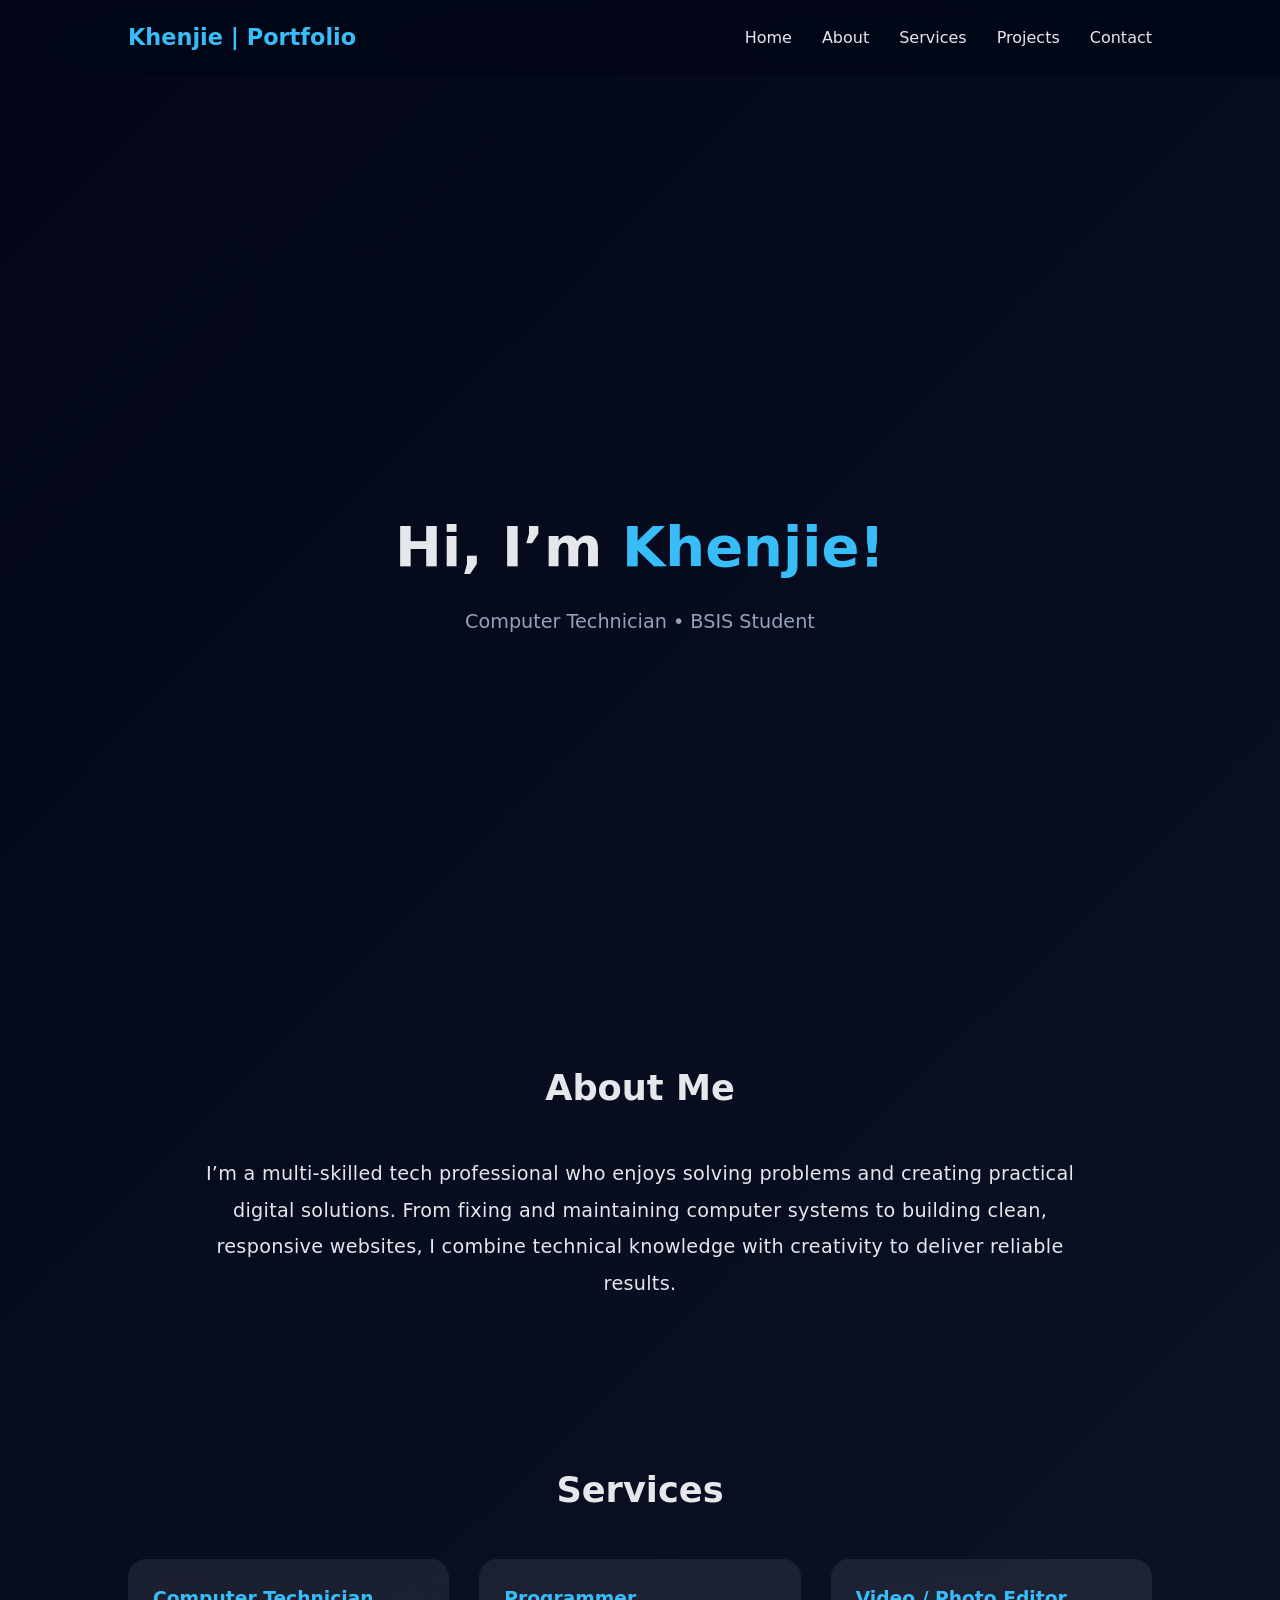
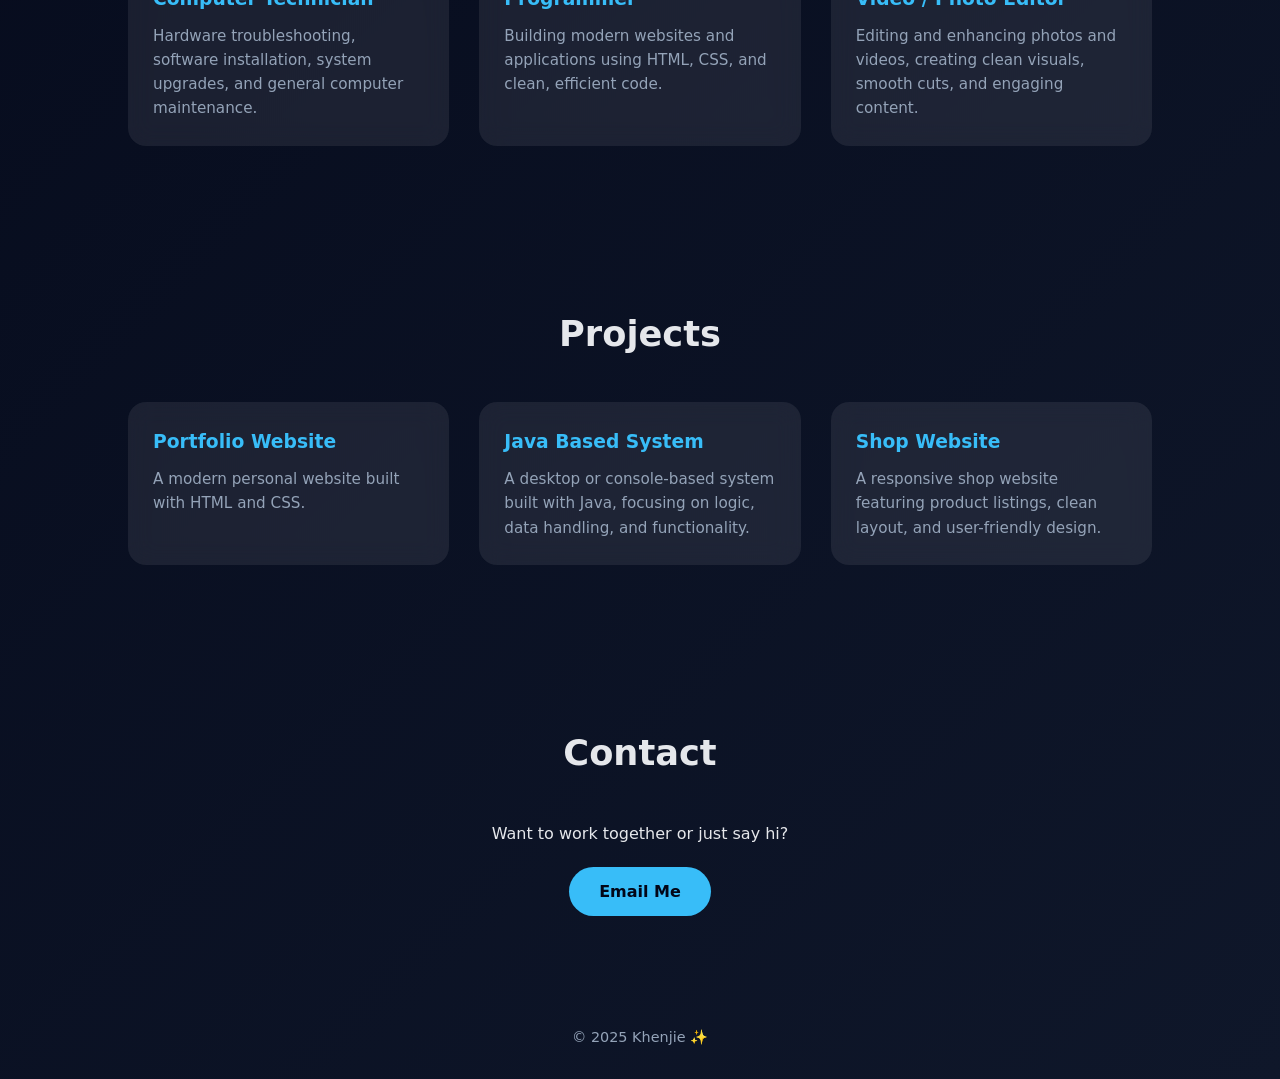
==== index.html @ 2cbf45fd "Add files via upload" ====
<!DOCTYPE html>
<html lang="en">
<head>
  <meta charset="UTF-8" />
  <title>Your Name | Portfolio</title>
  <meta name="viewport" content="width=device-width, initial-scale=1.0">

  <!-- Link CSS -->
  <link rel="stylesheet" href="style.css">

   </head>
<body>
  <!--NAVBAR-->
  <nav>
  <div class="logo">Khenjie | Portfolio</div>

  <!-- Mobile Menu Button -->
  <button class="menu-btn" id="menu-btn">☰</button>

  <ul class="nav-links" id="nav-links">
    <li><a href="#home">Home</a></li>
    <li><a href="#about">About</a></li>
    <li><a href="#services">Services</a></li>
    <li><a href="#projects">Projects</a></li>
    <li><a href="#contact">Contact</a></li>
  </ul>
</nav>

  <!-- HERO -->
  <header id = "home">
    <div>
      <h1>Hi, I’m <span>Khenjie!</span></h1>
      <p>Computer Technician • BSIS Student</p>
    </div>
  </header>

  <!-- ABOUT -->
  <section id = "about">
    <h2>About Me</h2>
    <p class="about">
      I’m a multi-skilled tech professional who enjoys solving problems and creating practical digital solutions. From fixing and maintaining computer systems to building clean, responsive websites, I combine technical knowledge with creativity to deliver reliable results.
    </p>
  </section>

  <!-- SERVICES -->

  <section id="services">
  <h2>Services</h2>

  <div class="projects">
    <div class="card">
      <h3>Computer Technician</h3>
      <p>
        Hardware troubleshooting, software installation, system upgrades, and general computer maintenance.
      </p>
    </div>

    <div class="card">
      <h3>Programmer</h3>
      <p>
        Building modern websites and applications using HTML, CSS, and clean, efficient code.
      </p>
    </div>

    <div class="card">
      <h3>Video / Photo Editor</h3>
      <p>
        Editing and enhancing photos and videos, creating clean visuals, smooth cuts, and engaging content.
      </p>
    </div>
  </div>
</section>

  <!-- PROJECTS -->
  <section id = "projects">
    <h2>Projects</h2>

    <div class="projects">
      <div class="card">
        <h3>Portfolio Website</h3>
        <p>A modern personal website built with HTML and CSS.</p>
      </div>

      <div class="card">
        <h3>Java Based System</h3>
        <p>A desktop or console-based system built with Java, focusing on logic, data handling, and functionality.</p>
      </div>

      <div class="card">
        <h3>Shop Website</h3>
        <p>A responsive shop website featuring product listings, clean layout, and user-friendly design.</p>
      </div>
    </div>
  </section>

  <!-- CONTACT -->
  <section id = "contact" class = "contact">
    <h2>Contact</h2>
    <p>Want to work together or just say hi?</p>
    <a href="mailto:kenjie@kenhub.site">Email Me</a>
  </section>

  <footer>
    © 2025 Khenjie ✨
  </footer>
<script src="script.js"></script>
</body>
</html>
---- style.css ----
:root {
  --bg: #0f172a;
  --card: rgba(255,255,255,0.08);
  --accent: #38bdf8;
  --text: #e5e7eb;
  --muted: #94a3b8;
}

* {
  box-sizing: border-box;
  margin: 0;
  padding: 0;
}

html {
  scroll-behavior: smooth;
}

body {
  font-family: system-ui, sans-serif;
  background: linear-gradient(135deg, #020617, #0f172a);
  color: var(--text);
  line-height: 1.6;
}

/* ================= HERO ================= */
header {
  height: 100vh;
  display: flex;
  align-items: center;
  justify-content: center;
  text-align: center;
  padding: 20px;
  padding-top: 100px;
}

header h1 {
  font-size: 3.5rem;
}

header span {
  color: var(--accent);
}

header p {
  margin-top: 15px;
  color: var(--muted);
  font-size: 1.2rem;
}

/* ================= SECTIONS ================= */
section {
  padding: 80px 10%;
}

h2 {
  font-size: 2.2rem;
  margin-bottom: 40px;
  text-align: center;
}

/* ================= ABOUT ================= */
.about {
  max-width: 900px;
  margin: auto;
  text-align: center;
  color: var(--text);
  font-size: 1.2rem;
  line-height: 1.9;
  letter-spacing: 0.3px;
}

/* ================= PROJECTS / SERVICES ================= */
.projects {
  display: grid;
  grid-template-columns: repeat(auto-fit, minmax(250px, 1fr));
  gap: 30px;
}

.card {
  background: var(--card);
  padding: 25px;
  border-radius: 18px;
  backdrop-filter: blur(12px);
  transition: transform 0.3s, box-shadow 0.3s;
}

.card:hover {
  transform: translateY(-10px);
  box-shadow: 0 0 30px rgba(56,189,248,0.3);
}

.card h3 {
  margin-bottom: 10px;
  color: var(--accent);
}

.card p {
  color: var(--muted);
  font-size: 0.95rem;
}

/* ================= CONTACT ================= */
.contact {
  text-align: center;
}

.contact a {
  display: inline-block;
  margin-top: 20px;
  padding: 12px 30px;
  border-radius: 30px;
  background: var(--accent);
  color: #020617;
  text-decoration: none;
  font-weight: bold;
  transition: opacity 0.3s;
}

.contact a:hover {
  opacity: 0.8;
}

/* ================= FOOTER ================= */
footer {
  text-align: center;
  padding: 30px;
  color: var(--muted);
  font-size: 0.9rem;
}

/* ================= NAVBAR ================= */
nav {
  position: fixed;
  top: 0;
  width: 100%;
  padding: 20px 10%;
  display: flex;
  justify-content: space-between;
  align-items: center;
  background: rgba(2, 6, 23, 0.7);
  backdrop-filter: blur(10px);
  z-index: 1000;
}

body {
  padding-top: 80px;
}

.logo {
  font-size: 1.4rem;
  font-weight: bold;
  color: var(--accent);
}

.nav-links {
  list-style: none;
  display: flex;
  gap: 30px;
}

.nav-links a {
  text-decoration: none;
  color: var(--text);
  font-weight: 500;
  position: relative;
}

.nav-links a::after {
  content: "";
  position: absolute;
  left: 0;
  bottom: -6px;
  width: 0;
  height: 2px;
  background: var(--accent);
  transition: width 0.3s;
}

.nav-links a:hover::after {
  width: 100%;
}

/* ================= MENU BUTTON (ENHANCED) ================= */
.menu-btn {
  display: none; /* hidden on desktop */
  background: rgba(255, 255, 255, 0.08);
  border: none;
  width: 44px;
  height: 44px;
  border-radius: 12px;

  font-size: 1.6rem;
  color: var(--text);
  cursor: pointer;

  transition: background 0.2s ease, transform 0.15s ease;
}

.menu-btn:hover {
  background: rgba(255, 255, 255, 0.14);
}

.menu-btn:active {
  transform: scale(0.95);
}

/* ================= MOBILE RESPONSIVE ================= */
@media (max-width: 768px) {

  /* NAVBAR */
  nav {
    padding: 15px 6%;
  }

  .menu-btn {
    display: flex;
    align-items: center;
    justify-content: center;
  }

  .nav-links {
    position: fixed;
    top: 80px;
    right: -100%;
    width: 100%;
    height: calc(100vh - 80px);
    background: rgba(2, 6, 23, 0.95);
    flex-direction: column;
    align-items: center;
    justify-content: center;
    gap: 35px;
    transition: right 0.3s ease;
  }

  .nav-links.show {
    right: 0;
  }

  .nav-links a {
    font-size: 1.4rem;
  }

  /* HERO */
  header h1 {
    font-size: 2.2rem;
  }

  header p {
    font-size: 1rem;
  }

  /* SECTIONS */
  section {
    padding: 60px 6%;
  }

  h2 {
    font-size: 1.8rem;
  }

  /* ABOUT TEXT */
  .about {
    font-size: 1rem;
  }

  /* CARDS */
  .projects {
    grid-template-columns: 1fr;
  }

  .card {
    padding: 20px;
  }

  /* CONTACT BUTTON */
  .contact a {
    padding: 12px 24px;
    font-size: 0.95rem;
  }
}
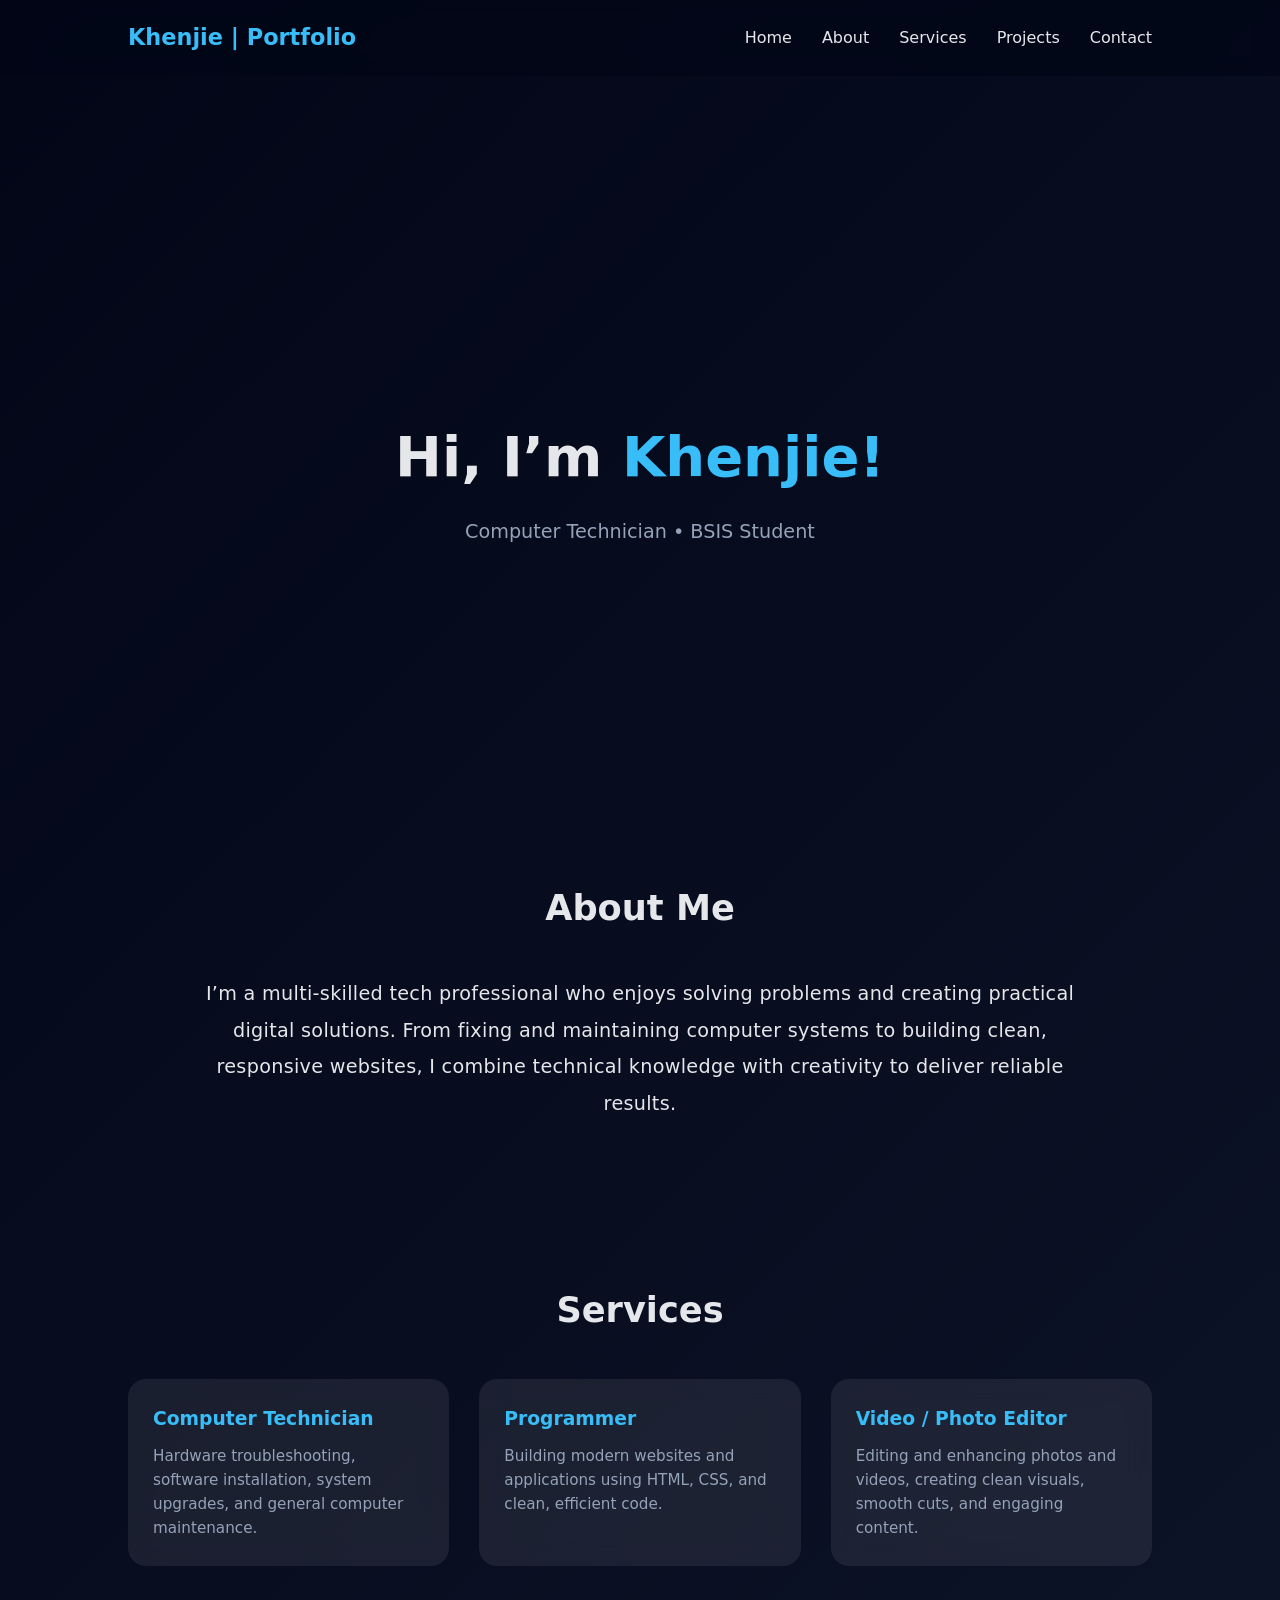
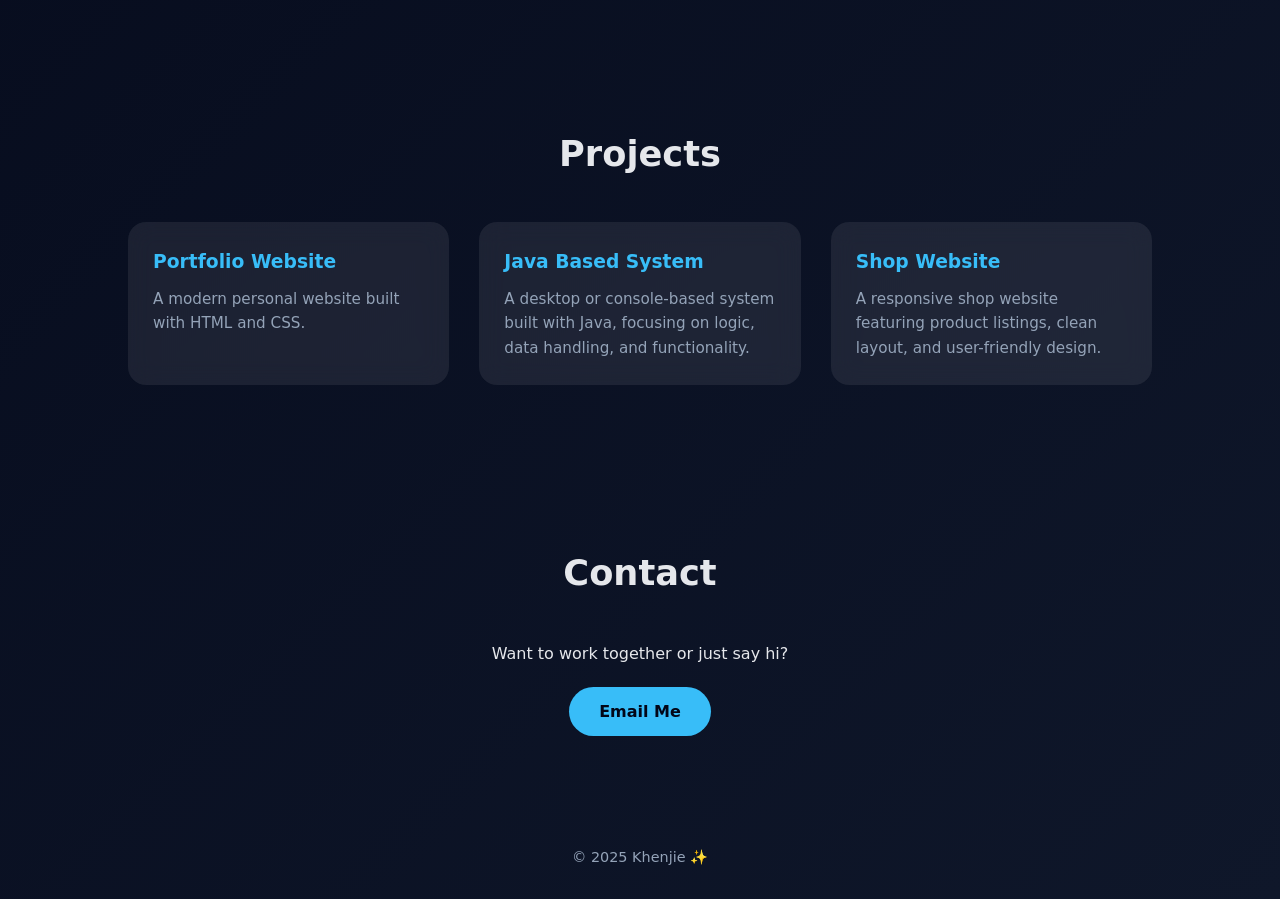
==== commit 0de12600: "Add files via upload" ====
--- a/index.html
+++ b/index.html
@@ -2,7 +2,7 @@
 <html lang="en">
 <head>
   <meta charset="UTF-8" />
-  <title>Your Name | Portfolio</title>
+  <title>Khenjie | Portfolio</title>
   <meta name="viewport" content="width=device-width, initial-scale=1.0">
 
   <!-- Link CSS -->
--- a/style.css
+++ b/style.css
@@ -25,7 +25,7 @@
 
 /* ================= HERO ================= */
 header {
-  height: 100vh;
+  height: 80vh;
   display: flex;
   align-items: center;
   justify-content: center;
@@ -279,3 +279,8 @@
     font-size: 0.95rem;
   }
 }
+
+header,
+section {
+  scroll-margin-top: 80px;
+}
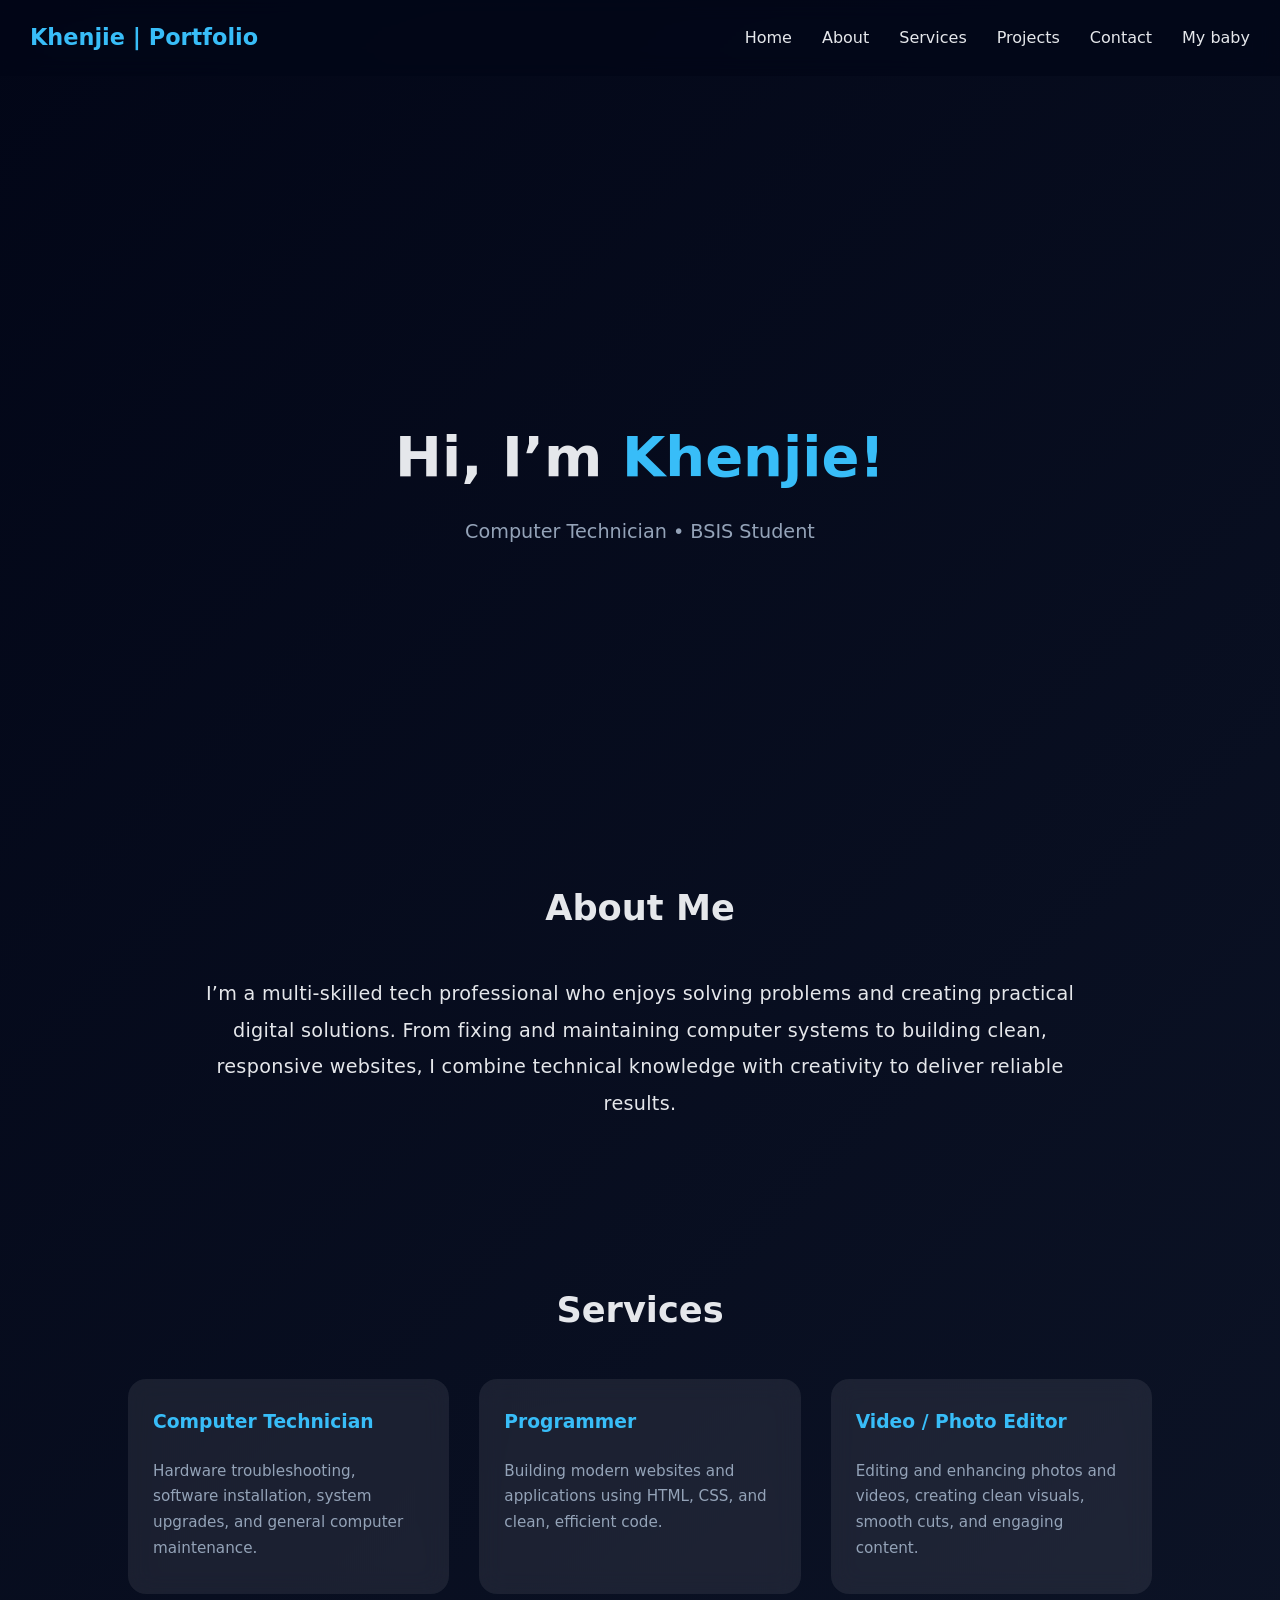
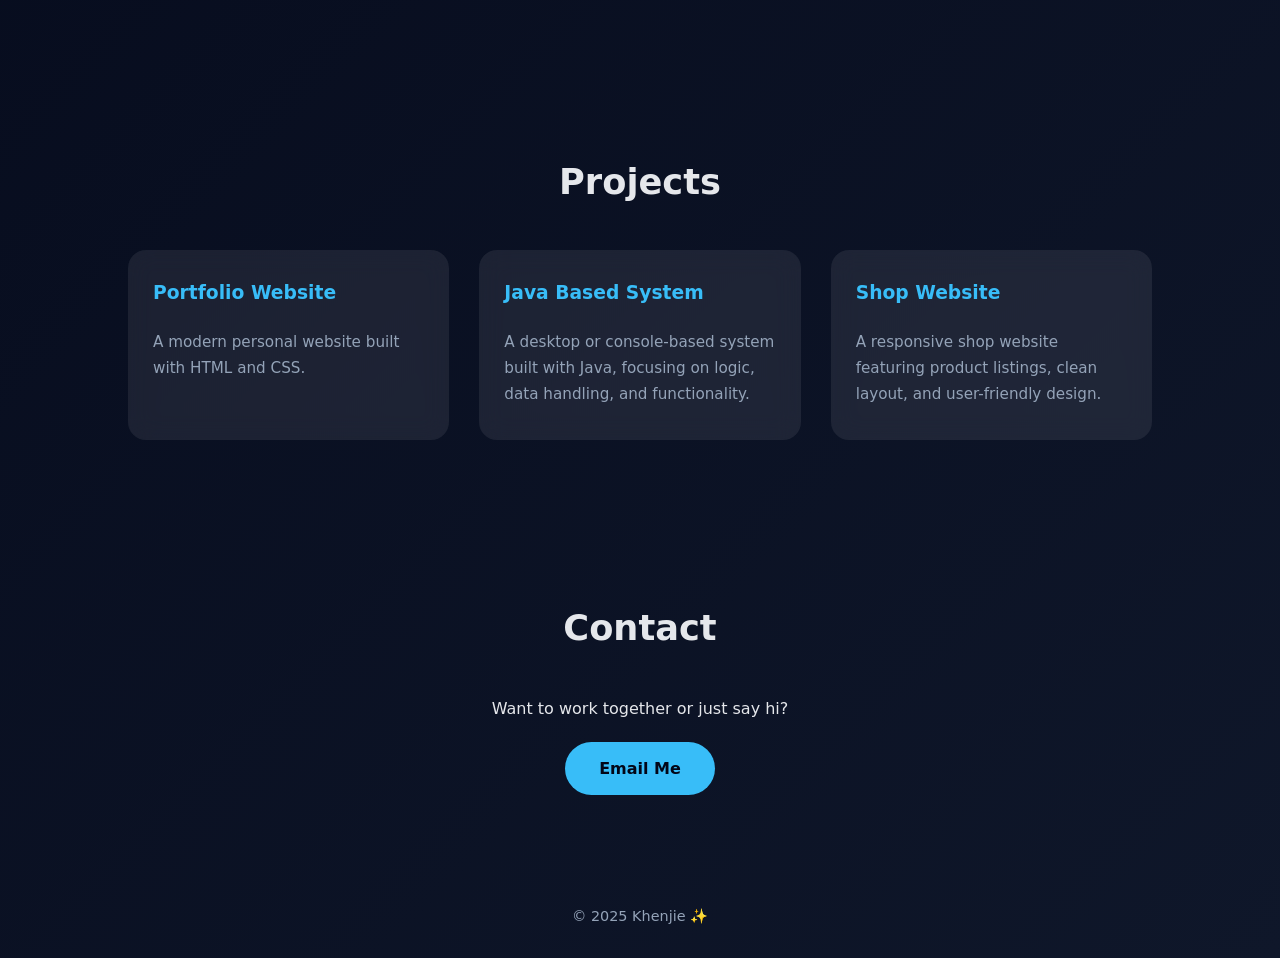
==== commit 84a34e40: "Add files via upload" ====
--- a/index.html
+++ b/index.html
@@ -23,6 +23,7 @@
     <li><a href="#services">Services</a></li>
     <li><a href="#projects">Projects</a></li>
     <li><a href="#contact">Contact</a></li>
+    <li><a href="login/mybaby.html">My baby</a></li>
   </ul>
 </nav>
 
--- a/style.css
+++ b/style.css
@@ -77,19 +77,6 @@
   gap: 30px;
 }
 
-.card {
-  background: var(--card);
-  padding: 25px;
-  border-radius: 18px;
-  backdrop-filter: blur(12px);
-  transition: transform 0.3s, box-shadow 0.3s;
-}
-
-.card:hover {
-  transform: translateY(-10px);
-  box-shadow: 0 0 30px rgba(56,189,248,0.3);
-}
-
 .card h3 {
   margin-bottom: 10px;
   color: var(--accent);
@@ -98,6 +85,7 @@
 .card p {
   color: var(--muted);
   font-size: 0.95rem;
+  line-height: 1.7;
 }
 
 /* ================= CONTACT ================= */
@@ -134,7 +122,7 @@
   position: fixed;
   top: 0;
   width: 100%;
-  padding: 20px 10%;
+  padding: 20px 30px; /* closer to the edge */
   display: flex;
   justify-content: space-between;
   align-items: center;
@@ -164,6 +152,20 @@
   color: var(--text);
   font-weight: 500;
   position: relative;
+  transition: color 0.2s ease, transform 0.15s ease;
+}
+
+.nav-links a:hover {
+  color: var(--accent);
+}
+
+.nav-links a:active {
+  transform: scale(0.95);
+}
+
+.nav-links a:focus-visible {
+  outline: 2px solid var(--accent);
+  outline-offset: 6px;
 }
 
 .nav-links a::after {
@@ -183,7 +185,7 @@
 
 /* ================= MENU BUTTON (ENHANCED) ================= */
 .menu-btn {
-  display: none; /* hidden on desktop */
+  display: none;
   background: rgba(255, 255, 255, 0.08);
   border: none;
   width: 44px;
@@ -194,19 +196,31 @@
   color: var(--text);
   cursor: pointer;
 
-  transition: background 0.2s ease, transform 0.15s ease;
+  transition:
+    background 0.2s ease,
+    transform 0.15s ease,
+    box-shadow 0.2s ease;
 }
 
 .menu-btn:hover {
-  background: rgba(255, 255, 255, 0.14);
+  background: rgba(255, 255, 255, 0.16);
 }
 
 .menu-btn:active {
-  transform: scale(0.95);
+  transform: scale(0.9);
+  box-shadow: 0 0 12px rgba(56,189,248,0.4);
+}
+
+.menu-btn:focus-visible {
+  outline: 2px solid var(--accent);
 }
 
 /* ================= MOBILE RESPONSIVE ================= */
 @media (max-width: 768px) {
+
+  .projects{
+    justify-items: center;
+  }
 
   /* NAVBAR */
   nav {
@@ -229,7 +243,7 @@
     flex-direction: column;
     align-items: center;
     justify-content: center;
-    gap: 35px;
+    gap: 40px;
     transition: right 0.3s ease;
   }
 
@@ -240,6 +254,7 @@
   .nav-links a {
     font-size: 1.4rem;
   }
+  
 
   /* HERO */
   header h1 {
@@ -263,21 +278,65 @@
   .about {
     font-size: 1rem;
   }
-
-  /* CARDS */
+  /* Card */
+  .card {
+    width: 100%;
+    max-width: 420px;
+  }
   .projects {
     grid-template-columns: 1fr;
   }
-
-  .card {
-    padding: 20px;
-  }
-
-  /* CONTACT BUTTON */
-  .contact a {
-    padding: 12px 24px;
-    font-size: 0.95rem;
-  }
+}
+
+.card {
+  display: flex;
+  flex-direction: column;
+  gap: 12px;
+
+  background: var(--card);
+  padding: 28px 25px 32px;
+  border-radius: 18px;
+  backdrop-filter: blur(12px);
+
+  transition: transform 0.3s, box-shadow 0.3s;
+}
+
+.card:hover {
+  transform: translateY(-10px) scale(1.02);
+  box-shadow: 0 0 35px rgba(56,189,248,0.35);
+}
+
+.card:active {
+  transform: translateY(-4px) scale(0.98);
+}
+.contact a {
+  display: inline-block;
+  margin-top: 20px;
+  padding: 14px 34px;
+  border-radius: 999px;
+  background: var(--accent);
+  color: #020617;
+  text-decoration: none;
+  font-weight: bold;
+
+  transition:
+    transform 0.2s ease,
+    box-shadow 0.2s ease,
+    opacity 0.2s ease;
+}
+
+.contact a:hover {
+  transform: translateY(-2px);
+  box-shadow: 0 8px 25px rgba(56,189,248,0.45);
+}
+
+.contact a:active {
+  transform: translateY(0) scale(0.95);
+}
+
+.contact a:focus-visible {
+  outline: 3px solid var(--accent);
+  outline-offset: 6px;
 }
 
 header,
